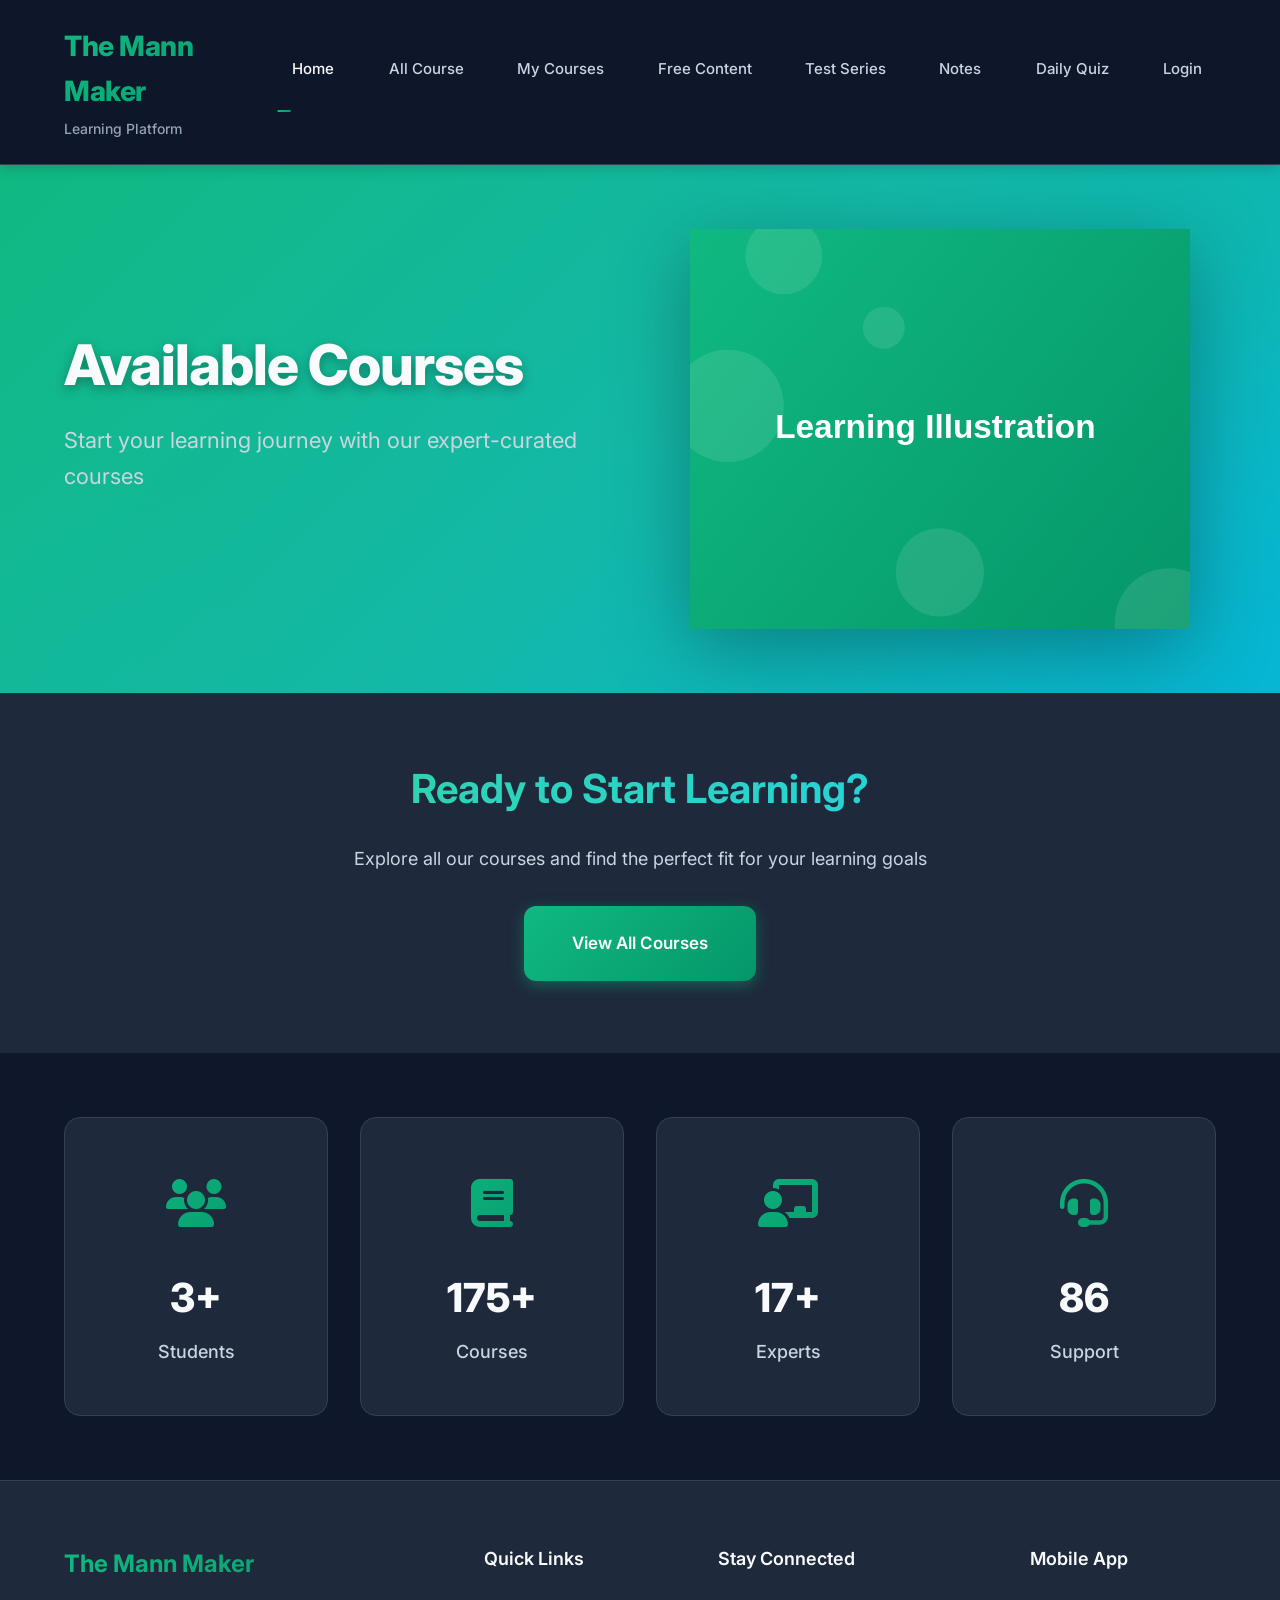
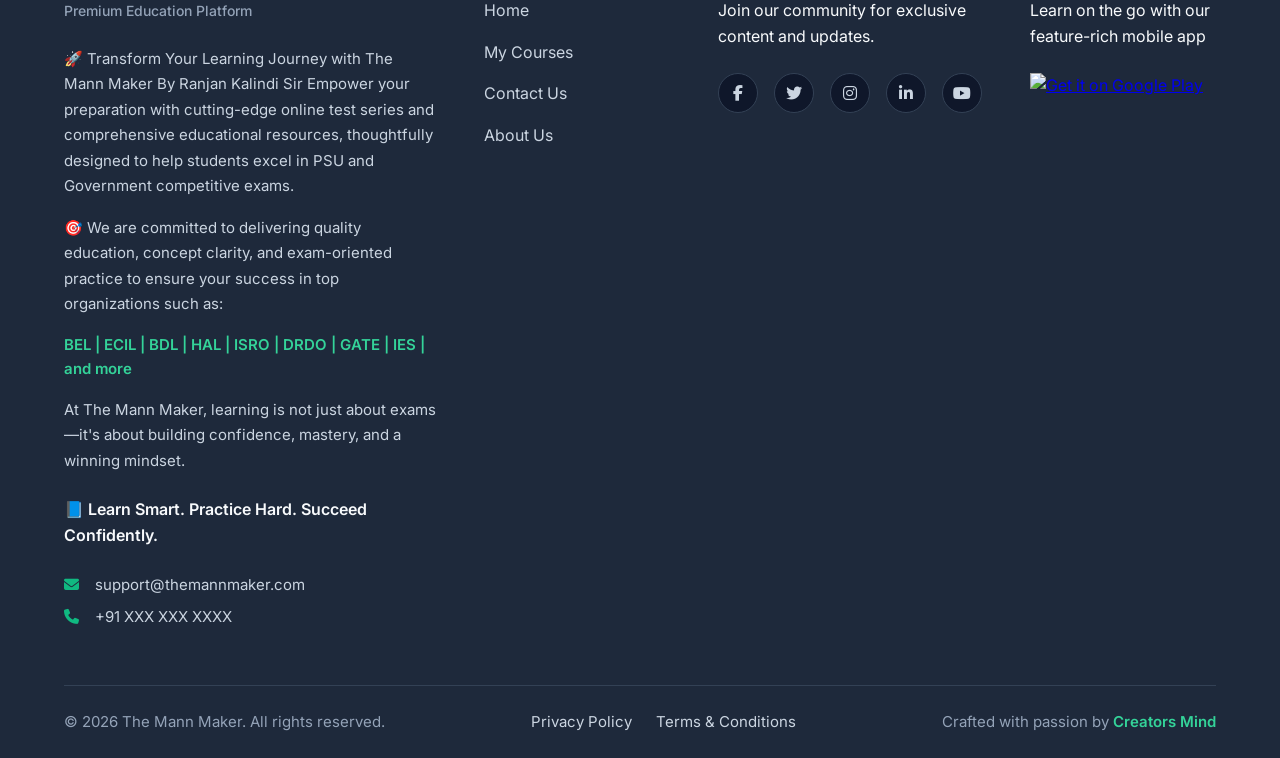
==== index.html @ 9ce6e0a3 "Update website with Emerald Green theme, new card layouts, and Login system" ====
<!DOCTYPE html>
<html lang="en">

<head>
    <meta charset="UTF-8">
    <meta name="viewport" content="width=device-width, initial-scale=1.0">
    <title>The Mann Maker - Learning Platform</title>
    <link rel="stylesheet" href="css/style.css">
    <link href="https://fonts.googleapis.com/css2?family=Inter:wght@300;400;500;600;700;800&display=swap"
        rel="stylesheet">
    <link rel="stylesheet" href="https://cdnjs.cloudflare.com/ajax/libs/font-awesome/6.4.0/css/all.min.css">
</head>

<body>
    <!-- Header/Navigation -->
    <header class="header">
        <div class="container">
            <div class="nav-wrapper">
                <div class="logo">
                    <h2>The Mann Maker</h2>
                    <p>Learning Platform</p>
                </div>
                <nav class="nav-menu" id="navMenu">
                    <ul>
                        <li><a href="index.html" class="active">Home</a></li>
                        <li><a href="pages/allcourse.html">All Course</a></li>
                        <li><a href="pages/my-course.html">My Courses</a></li>
                        <li><a href="pages/free-content.html">Free Content</a></li>
                        <li><a href="pages/test-series.html">Test Series</a></li>
                        <li><a href="pages/notes.html">Notes</a></li>
                        <li><a href="pages/daily-quiz.html">Daily Quiz</a></li>
                        <li><a href="pages/login.html" class="login-link">Login</a></li>
                    </ul>
                </nav>
                <div class="mobile-menu-toggle" id="mobileMenuToggle">
                    <span></span>
                    <span></span>
                    <span></span>
                </div>
            </div>
        </div>
    </header>

    <!-- Hero Section -->
    <section class="hero-section">
        <div class="container">
            <div class="hero-content">
                <div class="hero-text">
                    <h1 class="hero-title">Available Courses</h1>
                    <p class="hero-subtitle">Start your learning journey with our expert-curated courses</p>
                </div>
                <div class="hero-image">
                    <img src="images/learning-illustration.svg" alt="Learning Illustration" id="heroImage">
                </div>
            </div>
        </div>
    </section>

    <!-- CTA Section -->
    <section class="cta-section">
        <div class="container">
            <div class="cta-content">
                <h2>Ready to Start Learning?</h2>
                <p>Explore all our courses and find the perfect fit for your learning goals</p>
                <a href="pages/allcourse.html" class="btn btn-primary">View All Courses</a>
            </div>
        </div>
    </section>

    <!-- Stats Section -->
    <section class="stats-section">
        <div class="container">
            <div class="stats-grid">
                <div class="stat-card">
                    <div class="stat-icon">
                        <i class="fas fa-users"></i>
                    </div>
                    <h3 class="stat-number">10K+</h3>
                    <p class="stat-label">Students</p>
                </div>
                <div class="stat-card">
                    <div class="stat-icon">
                        <i class="fas fa-book"></i>
                    </div>
                    <h3 class="stat-number">500+</h3>
                    <p class="stat-label">Courses</p>
                </div>
                <div class="stat-card">
                    <div class="stat-icon">
                        <i class="fas fa-chalkboard-teacher"></i>
                    </div>
                    <h3 class="stat-number">50+</h3>
                    <p class="stat-label">Experts</p>
                </div>
                <div class="stat-card">
                    <div class="stat-icon">
                        <i class="fas fa-headset"></i>
                    </div>
                    <h3 class="stat-number">24/7</h3>
                    <p class="stat-label">Support</p>
                </div>
            </div>
        </div>
    </section>

    <!-- Footer -->
    <footer class="footer">
        <div class="container">
            <div class="footer-content">
                <div class="footer-column">
                    <h3>The Mann Maker</h3>
                    <p class="footer-tagline">Premium Education Platform</p>
                    <p class="footer-description">
                        🚀 Transform Your Learning Journey with The Mann Maker By Ranjan Kalindi Sir
                        Empower your preparation with cutting-edge online test series and comprehensive educational
                        resources,
                        thoughtfully designed to help students excel in PSU and Government competitive exams.
                    </p>
                    <p class="footer-description">
                        🎯 We are committed to delivering quality education, concept clarity, and exam-oriented practice
                        to ensure your success in top organizations such as:
                    </p>
                    <p class="organizations">BEL | ECIL | BDL | HAL | ISRO | DRDO | GATE | IES | and more</p>
                    <p class="footer-description">
                        At The Mann Maker, learning is not just about exams—it's about building confidence, mastery, and
                        a winning mindset.
                    </p>
                    <p class="footer-motto">📘 Learn Smart. Practice Hard. Succeed Confidently.</p>
                    <div class="footer-contact">
                        <p><i class="fas fa-envelope"></i> <a
                                href="mailto:mannmaker40@gmail.com">support@themannmaker.com</a></p>
                        <p><i class="fas fa-phone"></i> <a href="tel:+918789388697">+91 XXX XXX XXXX</a></p>
                    </div>
                </div>

                <div class="footer-column">
                    <h4>Quick Links</h4>
                    <ul class="footer-links">
                        <li><a href="index.html">Home</a></li>
                        <li><a href="pages/my-course.html">My Courses</a></li>
                        <li><a href="pages/contactUs.html">Contact Us</a></li>
                        <li><a href="pages/aboutUs.html">About Us</a></li>
                    </ul>
                </div>

                <div class="footer-column">
                    <h4>Stay Connected</h4>
                    <p>Join our community for exclusive content and updates.</p>
                    <div class="social-links">
                        <a href="#" class="social-icon"><i class="fab fa-facebook-f"></i></a>
                        <a href="#" class="social-icon"><i class="fab fa-twitter"></i></a>
                        <a href="#" class="social-icon"><i class="fab fa-instagram"></i></a>
                        <a href="#" class="social-icon"><i class="fab fa-linkedin-in"></i></a>
                        <a href="#" class="social-icon"><i class="fab fa-youtube"></i></a>
                    </div>
                </div>

                <div class="footer-column">
                    <h4>Mobile App</h4>
                    <p>Learn on the go with our feature-rich mobile app</p>
                    <a href="https://play.google.com/store/apps/details?id=co.in.creatorsmind.qzyvsj&pcampaignid=web_share"
                        class="app-button" target="_blank">
                        <img src="images/google-play-badge.png" alt="Get it on Google Play" id="playStoreBadge">
                    </a>
                </div>
            </div>

            <div class="footer-bottom">
                <p>&copy; 2026 The Mann Maker. All rights reserved.</p>
                <div class="footer-bottom-links">
                    <a href="pages/privacyPolicy.html">Privacy Policy</a>
                    <a href="pages/privacyPolicy.html">Terms & Conditions</a>
                </div>
                <p class="crafted-by">Crafted with passion by <a href="https://www.creatorsmind.co.in/"
                        target="_blank">Creators Mind</a></p>
            </div>
        </div>
    </footer>

    <script src="js/script.js"></script>
</body>

</html>
---- css/style.css ----
/* Reset and Base Styles */
* {
    margin: 0;
    padding: 0;
    box-sizing: border-box;
}

:root {
    /* Primary Colors - Emerald Green Theme */
    --primary-color: #10b981;
    --primary-dark: #059669;
    --primary-light: #34d399;

    /* Secondary Colors - Teal Accent */
    --secondary-color: #14b8a6;
    --secondary-dark: #0d9488;

    /* Neutral Colors */
    --dark-bg: #0f172a;
    --dark-card: #1e293b;
    --dark-border: #334155;
    --text-primary: #f8fafc;
    --text-secondary: #cbd5e1;
    --text-muted: #94a3b8;

    /* Gradients - Emerald & Teal */
    --gradient-primary: linear-gradient(135deg, #10b981 0%, #059669 100%);
    --gradient-secondary: linear-gradient(135deg, #14b8a6 0%, #06b6d4 100%);
    --gradient-accent: linear-gradient(135deg, #34d399 0%, #22d3ee 100%);
    --gradient-hero: linear-gradient(135deg, #10b981 0%, #14b8a6 50%, #06b6d4 100%);

    /* Spacing */
    --container-width: 1200px;
    --spacing-xs: 0.5rem;
    --spacing-sm: 1rem;
    --spacing-md: 1.5rem;
    --spacing-lg: 2rem;
    --spacing-xl: 3rem;
    --spacing-2xl: 4rem;

    /* Typography */
    --font-family: 'Inter', -apple-system, BlinkMacSystemFont, 'Segoe UI', Roboto, sans-serif;
    --font-size-base: 16px;

    /* Shadows */
    --shadow-sm: 0 2px 4px rgba(0, 0, 0, 0.1);
    --shadow-md: 0 4px 12px rgba(0, 0, 0, 0.15);
    --shadow-lg: 0 10px 30px rgba(0, 0, 0, 0.2);
    --shadow-xl: 0 20px 50px rgba(0, 0, 0, 0.3);
    --shadow-glow: 0 0 20px rgba(16, 185, 129, 0.3);

    /* Border Radius */
    --radius-sm: 0.375rem;
    --radius-md: 0.5rem;
    --radius-lg: 0.75rem;
    --radius-xl: 1rem;
    --radius-2xl: 1.5rem;

    /* Transitions */
    --transition-fast: 0.15s ease;
    --transition-base: 0.3s ease;
    --transition-slow: 0.5s ease;
}

body {
    font-family: var(--font-family);
    font-size: var(--font-size-base);
    line-height: 1.6;
    color: var(--text-primary);
    background: var(--dark-bg);
    overflow-x: hidden;
}

.container {
    max-width: var(--container-width);
    margin: 0 auto;
    padding: 0 var(--spacing-md);
}

/* Header Styles */
.header {
    background: rgba(15, 23, 42, 0.95);
    backdrop-filter: blur(10px);
    border-bottom: 1px solid var(--dark-border);
    position: sticky;
    top: 0;
    z-index: 1000;
    box-shadow: var(--shadow-md);
}

.nav-wrapper {
    display: flex;
    justify-content: space-between;
    align-items: center;
    padding: var(--spacing-md) 0;
}

.logo h2 {
    font-size: 1.75rem;
    font-weight: 800;
    background: var(--gradient-primary);
    -webkit-background-clip: text;
    -webkit-text-fill-color: transparent;
    background-clip: text;
    margin-bottom: 0.25rem;
    letter-spacing: -0.5px;
}

.logo p {
    font-size: 0.875rem;
    color: var(--text-muted);
    font-weight: 500;
}

.nav-menu ul {
    display: flex;
    list-style: none;
    gap: var(--spacing-md);
}

.nav-menu a {
    color: var(--text-secondary);
    text-decoration: none;
    font-weight: 500;
    font-size: 0.9375rem;
    padding: var(--spacing-xs) var(--spacing-sm);
    border-radius: var(--radius-md);
    transition: all var(--transition-base);
    position: relative;
}

.nav-menu a::after {
    content: '';
    position: absolute;
    bottom: 0;
    left: 50%;
    width: 0;
    height: 2px;
    background: var(--gradient-primary);
    transform: translateX(-50%);
    transition: width var(--transition-base);
}

.nav-menu a:hover,
.nav-menu a.active {
    color: var(--text-primary);
}

.nav-menu a:hover::after,
.nav-menu a.active::after {
    width: 80%;
}

.mobile-menu-toggle {
    display: none;
    flex-direction: column;
    gap: 0.375rem;
    cursor: pointer;
    padding: var(--spacing-xs);
}

.mobile-menu-toggle span {
    width: 1.75rem;
    height: 0.1875rem;
    background: var(--gradient-primary);
    border-radius: var(--radius-sm);
    transition: all var(--transition-base);
}

/* Hero Section */
.hero-section {
    padding: var(--spacing-2xl) 0;
    background: var(--gradient-hero);
    position: relative;
    overflow: hidden;
}

.hero-section::before {
    content: '';
    position: absolute;
    top: -50%;
    right: -20%;
    width: 600px;
    height: 600px;
    background: radial-gradient(circle, rgba(16, 185, 129, 0.2) 0%, transparent 70%);
    border-radius: 50%;
    animation: float 6s ease-in-out infinite;
}

.hero-section::after {
    content: '';
    position: absolute;
    bottom: -30%;
    left: -10%;
    width: 400px;
    height: 400px;
    background: radial-gradient(circle, rgba(20, 184, 166, 0.2) 0%, transparent 70%);
    border-radius: 50%;
    animation: float 8s ease-in-out infinite reverse;
}

@keyframes float {

    0%,
    100% {
        transform: translateY(0) rotate(0deg);
    }

    50% {
        transform: translateY(-20px) rotate(5deg);
    }
}

.hero-content {
    display: flex;
    justify-content: space-between;
    align-items: center;
    gap: var(--spacing-xl);
    position: relative;
    z-index: 1;
}

.hero-text {
    flex: 1;
}

.hero-title {
    font-size: 3.5rem;
    font-weight: 800;
    margin-bottom: var(--spacing-md);
    line-height: 1.2;
    letter-spacing: -1px;
    text-shadow: 0 4px 12px rgba(0, 0, 0, 0.3);
}

.hero-subtitle {
    font-size: 1.375rem;
    color: var(--text-secondary);
    font-weight: 400;
    margin-bottom: var(--spacing-lg);
}

.hero-image {
    flex: 1;
    display: flex;
    justify-content: center;
    align-items: center;
}

.hero-image img {
    width: 100%;
    max-width: 500px;
    filter: drop-shadow(0 20px 40px rgba(0, 0, 0, 0.3));
    animation: bounce 3s ease-in-out infinite;
}

@keyframes bounce {

    0%,
    100% {
        transform: translateY(0);
    }

    50% {
        transform: translateY(-15px);
    }
}

/* CTA Section */
.cta-section {
    padding: var(--spacing-2xl) 0;
    background: var(--dark-card);
    text-align: center;
}

.cta-content h2 {
    font-size: 2.5rem;
    font-weight: 700;
    margin-bottom: var(--spacing-md);
    background: var(--gradient-accent);
    -webkit-background-clip: text;
    -webkit-text-fill-color: transparent;
    background-clip: text;
}

.cta-content p {
    font-size: 1.125rem;
    color: var(--text-secondary);
    margin-bottom: var(--spacing-lg);
}

.btn {
    display: inline-block;
    padding: var(--spacing-md) var(--spacing-xl);
    border-radius: var(--radius-lg);
    text-decoration: none;
    font-weight: 600;
    font-size: 1.0625rem;
    transition: all var(--transition-base);
    border: none;
    cursor: pointer;
    position: relative;
    overflow: hidden;
}

.btn::before {
    content: '';
    position: absolute;
    top: 0;
    left: -100%;
    width: 100%;
    height: 100%;
    background: linear-gradient(90deg, transparent, rgba(255, 255, 255, 0.2), transparent);
    transition: left 0.5s;
}

.btn:hover::before {
    left: 100%;
}

.btn-primary {
    background: var(--gradient-primary);
    color: white;
    box-shadow: 0 4px 15px rgba(16, 185, 129, 0.4);
}

.btn-primary:hover {
    transform: translateY(-2px);
    box-shadow: 0 6px 25px rgba(16, 185, 129, 0.6);
}

/* Stats Section */
.stats-section {
    padding: var(--spacing-2xl) 0;
    background: var(--dark-bg);
}

.stats-grid {
    display: grid;
    grid-template-columns: repeat(auto-fit, minmax(250px, 1fr));
    gap: var(--spacing-lg);
}

.stat-card {
    background: var(--dark-card);
    padding: var(--spacing-xl);
    border-radius: var(--radius-xl);
    text-align: center;
    border: 1px solid var(--dark-border);
    transition: all var(--transition-base);
    position: relative;
    overflow: hidden;
}

.stat-card::before {
    content: '';
    position: absolute;
    top: 0;
    left: 0;
    width: 100%;
    height: 100%;
    background: var(--gradient-primary);
    opacity: 0;
    transition: opacity var(--transition-base);
}

.stat-card:hover {
    transform: translateY(-8px);
    box-shadow: var(--shadow-xl);
    border-color: var(--primary-color);
}

.stat-card:hover::before {
    opacity: 0.1;
}

.stat-icon {
    font-size: 3rem;
    margin-bottom: var(--spacing-md);
    background: var(--gradient-primary);
    -webkit-background-clip: text;
    -webkit-text-fill-color: transparent;
    background-clip: text;
    position: relative;
    z-index: 1;
}

.stat-number {
    font-size: 2.5rem;
    font-weight: 800;
    color: var(--text-primary);
    margin-bottom: var(--spacing-xs);
    position: relative;
    z-index: 1;
}

.stat-label {
    font-size: 1.125rem;
    color: var(--text-secondary);
    font-weight: 500;
    position: relative;
    z-index: 1;
}

/* Footer */
.footer {
    background: var(--dark-card);
    padding: var(--spacing-2xl) 0 var(--spacing-md);
    border-top: 1px solid var(--dark-border);
}

.footer-content {
    display: grid;
    grid-template-columns: 2fr 1fr 1fr 1fr;
    gap: var(--spacing-xl);
    margin-bottom: var(--spacing-xl);
}

.footer-column h3 {
    font-size: 1.5rem;
    font-weight: 700;
    margin-bottom: var(--spacing-sm);
    background: var(--gradient-primary);
    -webkit-background-clip: text;
    -webkit-text-fill-color: transparent;
    background-clip: text;
}

.footer-column h4 {
    font-size: 1.125rem;
    font-weight: 600;
    margin-bottom: var(--spacing-md);
    color: var(--text-primary);
}

.footer-tagline {
    font-size: 0.875rem;
    color: var(--text-muted);
    margin-bottom: var(--spacing-md);
    font-weight: 500;
}

.footer-description {
    font-size: 0.9375rem;
    color: var(--text-secondary);
    margin-bottom: var(--spacing-sm);
    line-height: 1.7;
}

.organizations {
    font-size: 0.9375rem;
    color: var(--primary-light);
    font-weight: 600;
    margin-bottom: var(--spacing-sm);
}

.footer-motto {
    font-size: 1rem;
    color: var(--text-primary);
    font-weight: 600;
    margin-top: var(--spacing-md);
    margin-bottom: var(--spacing-md);
}

.footer-contact {
    margin-top: var(--spacing-md);
}

.footer-contact p {
    margin-bottom: var(--spacing-xs);
    display: flex;
    align-items: center;
    gap: var(--spacing-sm);
    font-size: 0.9375rem;
}

.footer-contact i {
    color: var(--primary-color);
}

.footer-contact a {
    color: var(--text-secondary);
    text-decoration: none;
    transition: color var(--transition-base);
}

.footer-contact a:hover {
    color: var(--primary-light);
}

.footer-links {
    list-style: none;
}

.footer-links li {
    margin-bottom: var(--spacing-sm);
}

.footer-links a {
    color: var(--text-secondary);
    text-decoration: none;
    transition: all var(--transition-base);
    display: inline-block;
}

.footer-links a:hover {
    color: var(--primary-light);
    transform: translateX(5px);
}

.social-links {
    display: flex;
    gap: var(--spacing-sm);
    margin-top: var(--spacing-md);
}

.social-icon {
    width: 2.5rem;
    height: 2.5rem;
    border-radius: 50%;
    background: var(--dark-bg);
    border: 1px solid var(--dark-border);
    display: flex;
    align-items: center;
    justify-content: center;
    color: var(--text-secondary);
    text-decoration: none;
    transition: all var(--transition-base);
}

.social-icon:hover {
    background: var(--gradient-primary);
    color: white;
    transform: translateY(-3px);
    box-shadow: var(--shadow-glow);
}

.app-button {
    display: inline-block;
    margin-top: var(--spacing-md);
}

.app-button img {
    height: 3.125rem;
    transition: transform var(--transition-base);
}

.app-button:hover img {
    transform: scale(1.05);
}

.footer-bottom {
    border-top: 1px solid var(--dark-border);
    padding-top: var(--spacing-md);
    margin-top: var(--spacing-xl);
    display: flex;
    justify-content: space-between;
    align-items: center;
    flex-wrap: wrap;
    gap: var(--spacing-md);
}

.footer-bottom p {
    color: var(--text-muted);
    font-size: 0.9375rem;
}

.footer-bottom-links {
    display: flex;
    gap: var(--spacing-md);
}

.footer-bottom-links a {
    color: var(--text-secondary);
    text-decoration: none;
    font-size: 0.9375rem;
    transition: color var(--transition-base);
}

.footer-bottom-links a:hover {
    color: var(--primary-light);
}

.crafted-by a {
    color: var(--primary-light);
    text-decoration: none;
    font-weight: 600;
    transition: color var(--transition-base);
}

.crafted-by a:hover {
    color: var(--primary-color);
}

/* Content Page Styles */
.page-header {
    padding: var(--spacing-2xl) 0;
    background: var(--gradient-primary);
    text-align: center;
}

.page-header h1 {
    font-size: 3rem;
    font-weight: 800;
    margin-bottom: var(--spacing-md);
}

.page-content {
    padding: var(--spacing-2xl) 0;
    background: var(--dark-bg);
}

.content-section {
    margin-bottom: var(--spacing-xl);
}

.content-section h2 {
    font-size: 2rem;
    font-weight: 700;
    margin-bottom: var(--spacing-md);
    background: var(--gradient-accent);
    -webkit-background-clip: text;
    -webkit-text-fill-color: transparent;
    background-clip: text;
}

.content-section p {
    font-size: 1.0625rem;
    color: var(--text-secondary);
    line-height: 1.8;
    margin-bottom: var(--spacing-md);
}

/* Responsive Design */
@media (max-width: 1024px) {
    .footer-content {
        grid-template-columns: 1fr 1fr;
    }

    .hero-title {
        font-size: 2.5rem;
    }
}

@media (max-width: 768px) {
    .mobile-menu-toggle {
        display: flex;
    }

    .nav-menu {
        position: fixed;
        top: 80px;
        left: -100%;
        width: 100%;
        background: rgba(15, 23, 42, 0.98);
        backdrop-filter: blur(10px);
        padding: var(--spacing-lg);
        transition: left var(--transition-base);
        box-shadow: var(--shadow-lg);
    }

    .nav-menu.active {
        left: 0;
    }

    .nav-menu ul {
        flex-direction: column;
        gap: var(--spacing-md);
    }

    .hero-content {
        flex-direction: column;
        text-align: center;
    }

    .hero-title {
        font-size: 2rem;
    }

    .hero-subtitle {
        font-size: 1.125rem;
    }

    .stats-grid {
        grid-template-columns: repeat(2, 1fr);
    }

    .footer-content {
        grid-template-columns: 1fr;
    }

    .footer-bottom {
        flex-direction: column;
        text-align: center;
    }
}

@media (max-width: 480px) {
    .hero-title {
        font-size: 1.75rem;
    }

    .cta-content h2 {
        font-size: 1.75rem;
    }

    .stats-grid {
        grid-template-columns: 1fr;
    }

    .stat-number {
        font-size: 2rem;
    }
}/* CSS for Cards and Grids */

/* Grid Layout */
.grid-container {
    display: grid;
    grid-template-columns: repeat(auto-fill, minmax(300px, 1fr));
    gap: var(--spacing-lg);
    margin-top: var(--spacing-lg);
}

/* Common Card Styles */
.card {
    background: var(--dark-card);
    border: 1px solid var(--dark-border);
    border-radius: var(--radius-lg);
    overflow: hidden;
    transition: all var(--transition-base);
    position: relative;
    display: flex;
    flex-direction: column;
}

.card:hover {
    transform: translateY(-5px);
    box-shadow: var(--shadow-lg);
    border-color: var(--primary-color);
}

/* Course Card */
.course-card .card-image {
    height: 180px;
    background: var(--dark-bg);
    position: relative;
    overflow: hidden;
}

.course-card .card-image img {
    width: 100%;
    height: 100%;
    object-fit: cover;
    transition: transform var(--transition-slow);
}

.course-card:hover .card-image img {
    transform: scale(1.05);
}

.course-card .badge {
    position: absolute;
    top: 10px;
    right: 10px;
    background: var(--gradient-primary);
    color: white;
    padding: 4px 10px;
    border-radius: 20px;
    font-size: 0.75rem;
    font-weight: 600;
    box-shadow: var(--shadow-sm);
}

.course-card .card-content {
    padding: var(--spacing-md);
    flex: 1;
    display: flex;
    flex-direction: column;
}

.course-card .card-category {
    color: var(--primary-light);
    font-size: 0.8125rem;
    font-weight: 600;
    text-transform: uppercase;
    margin-bottom: var(--spacing-xs);
}

.course-card .card-title {
    font-size: 1.125rem;
    font-weight: 700;
    margin-bottom: var(--spacing-xs);
    color: var(--text-primary);
}

.course-card .card-instructor {
    font-size: 0.875rem;
    color: var(--text-muted);
    margin-bottom: var(--spacing-sm);
}

.course-card .card-meta {
    display: flex;
    justify-content: space-between;
    align-items: center;
    margin-top: auto;
    padding-top: var(--spacing-sm);
    border-top: 1px solid var(--dark-border);
}

.course-card .price {
    font-size: 1.25rem;
    font-weight: 800;
    color: var(--text-primary);
}

.course-card .price span {
    font-size: 0.875rem;
    color: var(--text-muted);
    text-decoration: line-through;
    margin-left: 5px;
    font-weight: 400;
}

/* Quiz & Test Series Card */
.quiz-card {
    border-left: 4px solid var(--primary-color);
}

.quiz-card .card-content {
    padding: var(--spacing-md);
}

.quiz-card .card-header {
    display: flex;
    justify-content: space-between;
    align-items: flex-start;
    margin-bottom: var(--spacing-sm);
}

.quiz-card .icon-box {
    width: 40px;
    height: 40px;
    background: rgba(16, 185, 129, 0.1);
    border-radius: 8px;
    display: flex;
    align-items: center;
    justify-content: center;
    color: var(--primary-color);
    font-size: 1.25rem;
}

.quiz-card .card-title {
    font-size: 1.125rem;
    font-weight: 700;
    margin-bottom: var(--spacing-sm);
    color: var(--text-primary);
}

.quiz-card .card-info {
    display: flex;
    gap: var(--spacing-md);
    margin-bottom: var(--spacing-md);
    font-size: 0.875rem;
    color: var(--text-secondary);
}

.quiz-card .card-info i {
    color: var(--primary-light);
    margin-right: 5px;
}

/* Notes Card */
.note-card {
    text-align: center;
    padding: var(--spacing-lg) var(--spacing-md);
}

.note-card .file-icon {
    font-size: 3rem;
    margin-bottom: var(--spacing-md);
    background: var(--gradient-secondary);
    -webkit-background-clip: text;
    -webkit-text-fill-color: transparent;
    background-clip: text;
}

/* Button Styles for Cards */
.btn-sm {
    padding: 0.5rem 1rem;
    font-size: 0.875rem;
}

.btn-outline {
    background: transparent;
    border: 1px solid var(--primary-color);
    color: var(--primary-color);
}

.btn-outline:hover {
    background: var(--primary-color);
    color: white;
}

.btn-block {
    display: block;
    width: 100%;
    text-align: center;
}
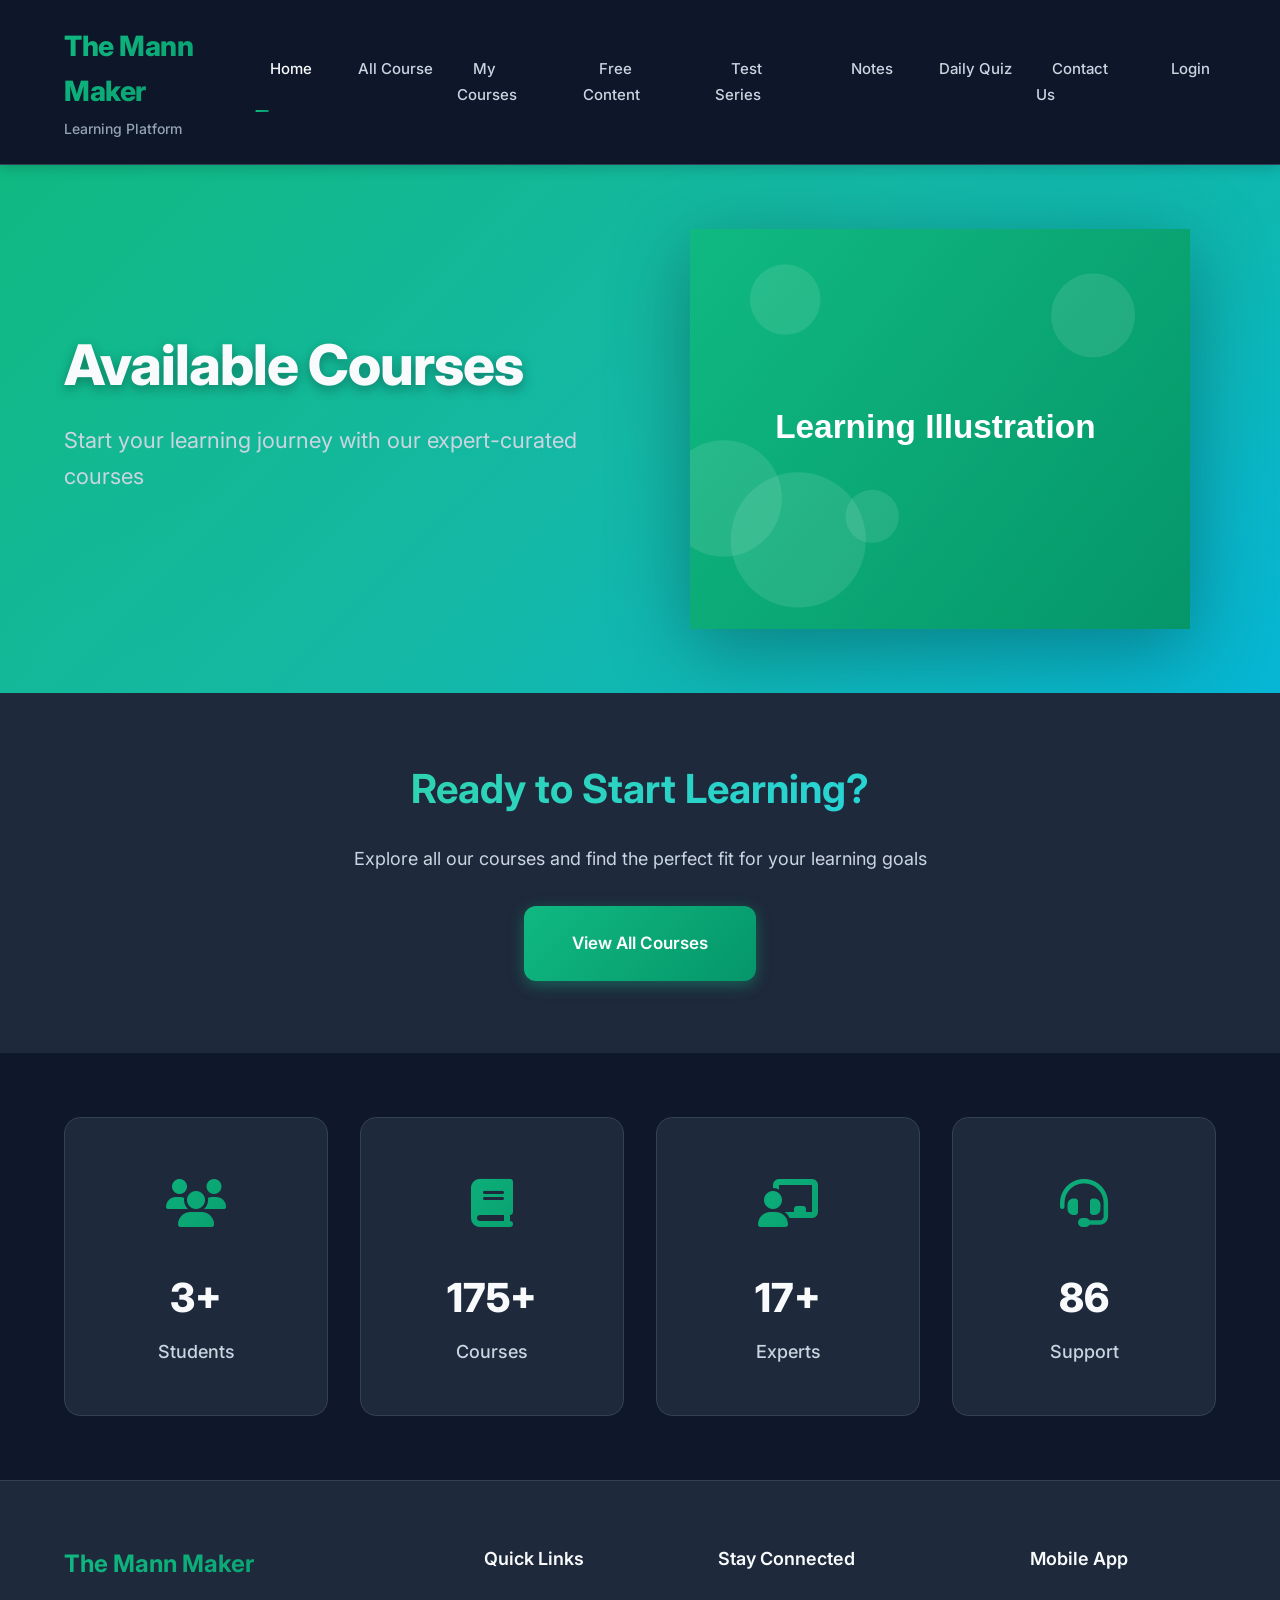
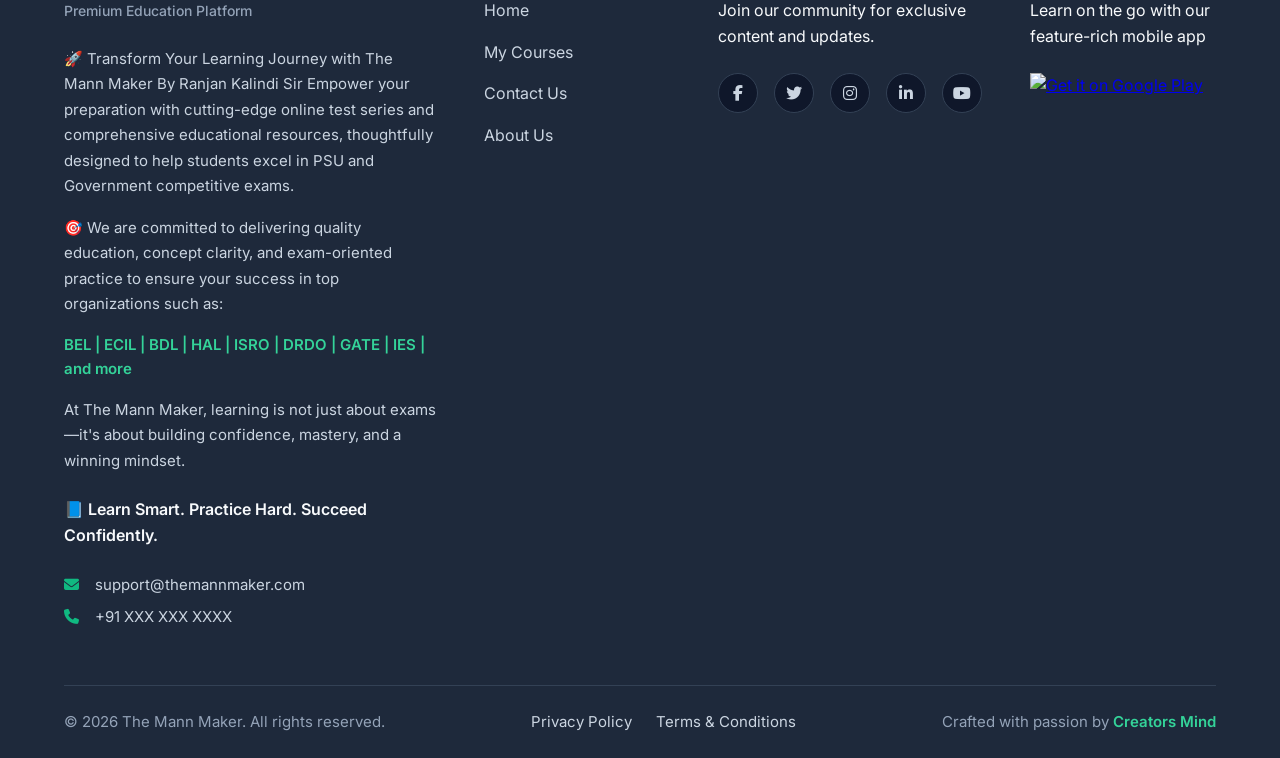
==== commit ffa3eb58: "Add Login System and Contact Us page with improved navigation" ====
--- a/index.html
+++ b/index.html
@@ -29,6 +29,7 @@
                         <li><a href="pages/test-series.html">Test Series</a></li>
                         <li><a href="pages/notes.html">Notes</a></li>
                         <li><a href="pages/daily-quiz.html">Daily Quiz</a></li>
+                        <li><a href="pages/contactUs.html">Contact Us</a></li>
                         <li><a href="pages/login.html" class="login-link">Login</a></li>
                     </ul>
                 </nav>
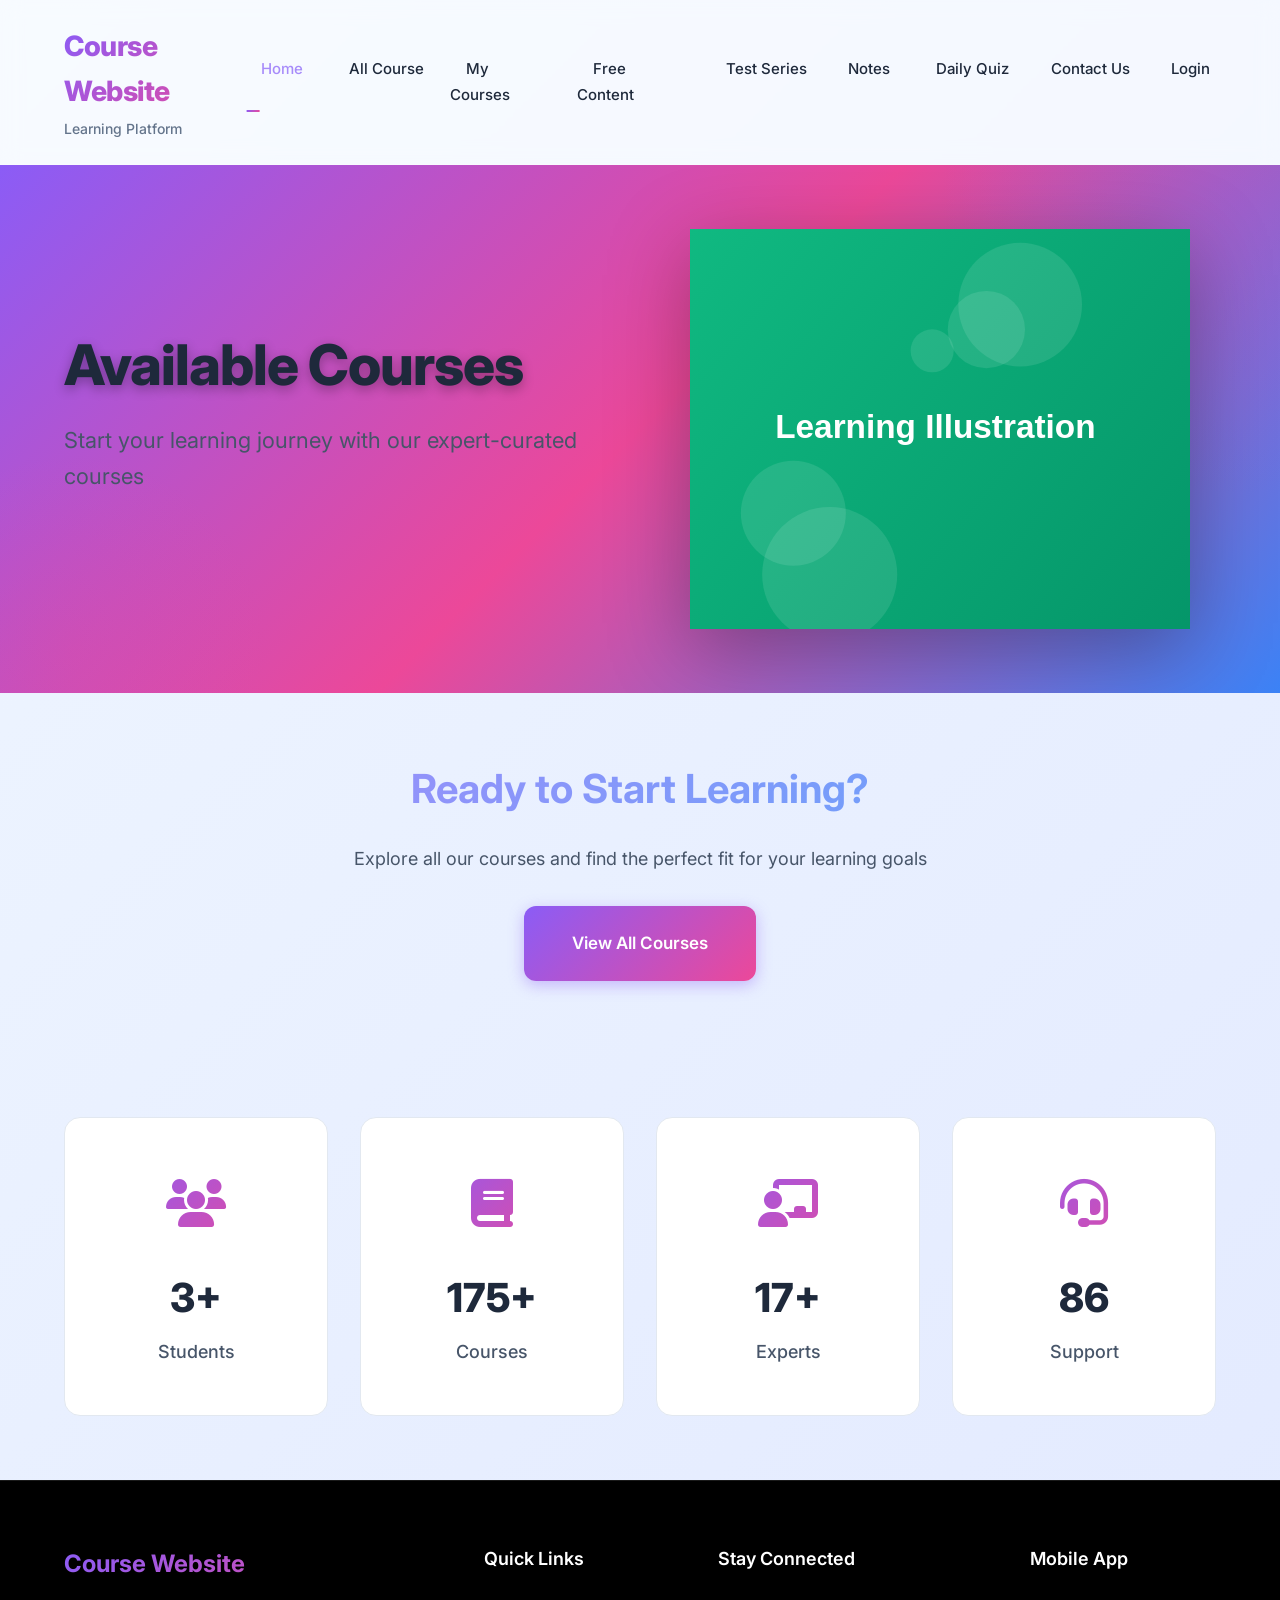
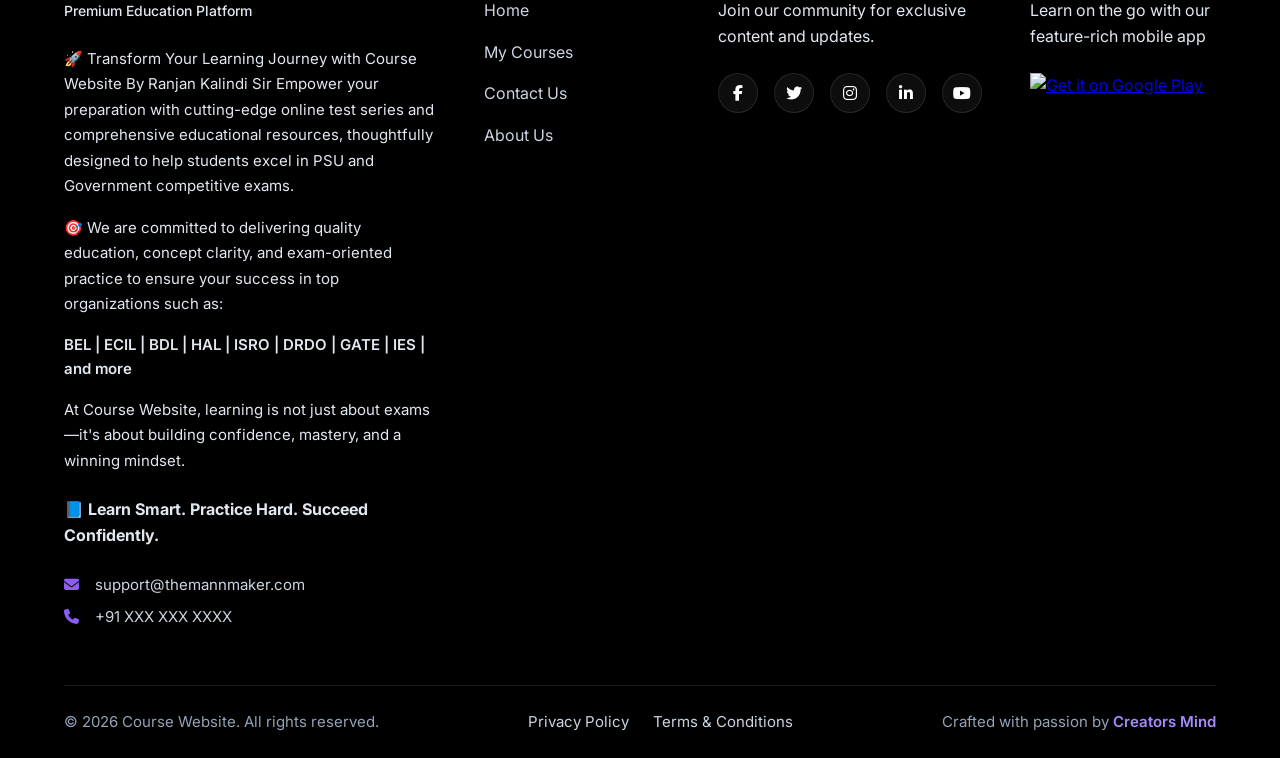
==== commit e0bff79c: "Update footer to black background and white text properly" ====
--- a/index.html
+++ b/index.html
@@ -4,7 +4,7 @@
 <head>
     <meta charset="UTF-8">
     <meta name="viewport" content="width=device-width, initial-scale=1.0">
-    <title>The Mann Maker - Learning Platform</title>
+    <title>Course Website - Learning Platform</title>
     <link rel="stylesheet" href="css/style.css">
     <link href="https://fonts.googleapis.com/css2?family=Inter:wght@300;400;500;600;700;800&display=swap"
         rel="stylesheet">
@@ -17,7 +17,7 @@
         <div class="container">
             <div class="nav-wrapper">
                 <div class="logo">
-                    <h2>The Mann Maker</h2>
+                    <h2>Course Website</h2>
                     <p>Learning Platform</p>
                 </div>
                 <nav class="nav-menu" id="navMenu">
@@ -109,10 +109,10 @@
         <div class="container">
             <div class="footer-content">
                 <div class="footer-column">
-                    <h3>The Mann Maker</h3>
+                    <h3>Course Website</h3>
                     <p class="footer-tagline">Premium Education Platform</p>
                     <p class="footer-description">
-                        🚀 Transform Your Learning Journey with The Mann Maker By Ranjan Kalindi Sir
+                        🚀 Transform Your Learning Journey with Course Website By Ranjan Kalindi Sir
                         Empower your preparation with cutting-edge online test series and comprehensive educational
                         resources,
                         thoughtfully designed to help students excel in PSU and Government competitive exams.
@@ -123,7 +123,7 @@
                     </p>
                     <p class="organizations">BEL | ECIL | BDL | HAL | ISRO | DRDO | GATE | IES | and more</p>
                     <p class="footer-description">
-                        At The Mann Maker, learning is not just about exams—it's about building confidence, mastery, and
+                        At Course Website, learning is not just about exams—it's about building confidence, mastery, and
                         a winning mindset.
                     </p>
                     <p class="footer-motto">📘 Learn Smart. Practice Hard. Succeed Confidently.</p>
@@ -167,7 +167,7 @@
             </div>
 
             <div class="footer-bottom">
-                <p>&copy; 2026 The Mann Maker. All rights reserved.</p>
+                <p>&copy; 2026 Course Website. All rights reserved.</p>
                 <div class="footer-bottom-links">
                     <a href="pages/privacyPolicy.html">Privacy Policy</a>
                     <a href="pages/privacyPolicy.html">Terms & Conditions</a>
--- a/css/style.css
+++ b/css/style.css
@@ -6,28 +6,34 @@
 }
 
 :root {
-    /* Primary Colors - Emerald Green Theme */
-    --primary-color: #10b981;
-    --primary-dark: #059669;
-    --primary-light: #34d399;
-
-    /* Secondary Colors - Teal Accent */
-    --secondary-color: #14b8a6;
-    --secondary-dark: #0d9488;
-
-    /* Neutral Colors */
-    --dark-bg: #0f172a;
-    --dark-card: #1e293b;
-    --dark-border: #334155;
-    --text-primary: #f8fafc;
-    --text-secondary: #cbd5e1;
-    --text-muted: #94a3b8;
-
-    /* Gradients - Emerald & Teal */
-    --gradient-primary: linear-gradient(135deg, #10b981 0%, #059669 100%);
-    --gradient-secondary: linear-gradient(135deg, #14b8a6 0%, #06b6d4 100%);
-    --gradient-accent: linear-gradient(135deg, #34d399 0%, #22d3ee 100%);
-    --gradient-hero: linear-gradient(135deg, #10b981 0%, #14b8a6 50%, #06b6d4 100%);
+    /* Primary Colors - Purple/Pink Theme */
+    --primary-color: #8b5cf6;
+    /* Violet */
+    --primary-dark: #7c3aed;
+    --primary-light: #a78bfa;
+
+    /* Secondary Colors - Pink/Blue Accent */
+    --secondary-color: #ec4899;
+    /* Pink */
+    --secondary-dark: #db2777;
+
+    /* Neutral Colors - Light Theme with Dark Elements */
+    --body-bg: linear-gradient(135deg, #eff6ff 0%, #e0e7ff 100%);
+    --dark-bg: #222C36;
+    /* Used for Header and Footer */
+    --dark-card: #ffffff;
+    /* Card backgrounds */
+    --dark-border: #e2e8f0;
+    --text-primary: #1e293b;
+    --text-secondary: #475569;
+    --text-muted: #64748b;
+    --header-footer-text: #f8fafc;
+
+    /* Gradients - Purple, Pink & Blue */
+    --gradient-primary: linear-gradient(135deg, #8b5cf6 0%, #ec4899 100%);
+    --gradient-secondary: linear-gradient(135deg, #ec4899 0%, #3b82f6 100%);
+    --gradient-accent: linear-gradient(135deg, #a78bfa 0%, #60a5fa 100%);
+    --gradient-hero: linear-gradient(135deg, #8b5cf6 0%, #ec4899 50%, #3b82f6 100%);
 
     /* Spacing */
     --container-width: 1200px;
@@ -47,7 +53,7 @@
     --shadow-md: 0 4px 12px rgba(0, 0, 0, 0.15);
     --shadow-lg: 0 10px 30px rgba(0, 0, 0, 0.2);
     --shadow-xl: 0 20px 50px rgba(0, 0, 0, 0.3);
-    --shadow-glow: 0 0 20px rgba(16, 185, 129, 0.3);
+    --shadow-glow: 0 0 20px rgba(139, 92, 246, 0.3);
 
     /* Border Radius */
     --radius-sm: 0.375rem;
@@ -67,7 +73,7 @@
     font-size: var(--font-size-base);
     line-height: 1.6;
     color: var(--text-primary);
-    background: var(--dark-bg);
+    background: var(--body-bg);
     overflow-x: hidden;
 }
 
@@ -77,15 +83,13 @@
     padding: 0 var(--spacing-md);
 }
 
-/* Header Styles */
 .header {
-    background: rgba(15, 23, 42, 0.95);
+    background: rgba(255, 255, 255, 0.5);
     backdrop-filter: blur(10px);
-    border-bottom: 1px solid var(--dark-border);
+    border-bottom: 1px solid rgba(255, 255, 255, 0.2);
     position: sticky;
     top: 0;
     z-index: 1000;
-    box-shadow: var(--shadow-md);
 }
 
 .nav-wrapper {
@@ -119,7 +123,7 @@
 }
 
 .nav-menu a {
-    color: var(--text-secondary);
+    color: var(--text-primary);
     text-decoration: none;
     font-weight: 500;
     font-size: 0.9375rem;
@@ -143,7 +147,7 @@
 
 .nav-menu a:hover,
 .nav-menu a.active {
-    color: var(--text-primary);
+    color: var(--primary-light);
 }
 
 .nav-menu a:hover::after,
@@ -182,7 +186,7 @@
     right: -20%;
     width: 600px;
     height: 600px;
-    background: radial-gradient(circle, rgba(16, 185, 129, 0.2) 0%, transparent 70%);
+    background: radial-gradient(circle, rgba(139, 92, 246, 0.2) 0%, transparent 70%);
     border-radius: 50%;
     animation: float 6s ease-in-out infinite;
 }
@@ -194,7 +198,7 @@
     left: -10%;
     width: 400px;
     height: 400px;
-    background: radial-gradient(circle, rgba(20, 184, 166, 0.2) 0%, transparent 70%);
+    background: radial-gradient(circle, rgba(236, 72, 153, 0.2) 0%, transparent 70%);
     border-radius: 50%;
     animation: float 8s ease-in-out infinite reverse;
 }
@@ -269,7 +273,7 @@
 /* CTA Section */
 .cta-section {
     padding: var(--spacing-2xl) 0;
-    background: var(--dark-card);
+    background: transparent;
     text-align: center;
 }
 
@@ -321,18 +325,18 @@
 .btn-primary {
     background: var(--gradient-primary);
     color: white;
-    box-shadow: 0 4px 15px rgba(16, 185, 129, 0.4);
+    box-shadow: 0 4px 15px rgba(139, 92, 246, 0.4);
 }
 
 .btn-primary:hover {
     transform: translateY(-2px);
-    box-shadow: 0 6px 25px rgba(16, 185, 129, 0.6);
+    box-shadow: 0 6px 25px rgba(139, 92, 246, 0.6);
 }
 
 /* Stats Section */
 .stats-section {
     padding: var(--spacing-2xl) 0;
-    background: var(--dark-bg);
+    background: transparent;
 }
 
 .stats-grid {
@@ -404,9 +408,9 @@
 
 /* Footer */
 .footer {
-    background: var(--dark-card);
+    background: #000000;
     padding: var(--spacing-2xl) 0 var(--spacing-md);
-    border-top: 1px solid var(--dark-border);
+    border-top: 1px solid rgba(255, 255, 255, 0.1);
 }
 
 .footer-content {
@@ -430,19 +434,23 @@
     font-size: 1.125rem;
     font-weight: 600;
     margin-bottom: var(--spacing-md);
-    color: var(--text-primary);
+    color: #ffffff;
+}
+
+.footer-column p {
+    color: #e2e8f0;
 }
 
 .footer-tagline {
     font-size: 0.875rem;
-    color: var(--text-muted);
+    color: #e2e8f0;
     margin-bottom: var(--spacing-md);
     font-weight: 500;
 }
 
 .footer-description {
     font-size: 0.9375rem;
-    color: var(--text-secondary);
+    color: #cbd5e1;
     margin-bottom: var(--spacing-sm);
     line-height: 1.7;
 }
@@ -456,8 +464,8 @@
 
 .footer-motto {
     font-size: 1rem;
-    color: var(--text-primary);
-    font-weight: 600;
+    color: #ffffff;
+    font-weight: 700;
     margin-top: var(--spacing-md);
     margin-bottom: var(--spacing-md);
 }
@@ -479,7 +487,7 @@
 }
 
 .footer-contact a {
-    color: var(--text-secondary);
+    color: #cbd5e1;
     text-decoration: none;
     transition: color var(--transition-base);
 }
@@ -497,7 +505,7 @@
 }
 
 .footer-links a {
-    color: var(--text-secondary);
+    color: #cbd5e1;
     text-decoration: none;
     transition: all var(--transition-base);
     display: inline-block;
@@ -518,12 +526,12 @@
     width: 2.5rem;
     height: 2.5rem;
     border-radius: 50%;
-    background: var(--dark-bg);
-    border: 1px solid var(--dark-border);
+    background: rgba(255, 255, 255, 0.05);
+    border: 1px solid rgba(255, 255, 255, 0.1);
     display: flex;
     align-items: center;
     justify-content: center;
-    color: var(--text-secondary);
+    color: #ffffff;
     text-decoration: none;
     transition: all var(--transition-base);
 }
@@ -550,7 +558,7 @@
 }
 
 .footer-bottom {
-    border-top: 1px solid var(--dark-border);
+    border-top: 1px solid rgba(255, 255, 255, 0.1);
     padding-top: var(--spacing-md);
     margin-top: var(--spacing-xl);
     display: flex;
@@ -561,7 +569,7 @@
 }
 
 .footer-bottom p {
-    color: var(--text-muted);
+    color: #94a3b8;
     font-size: 0.9375rem;
 }
 
@@ -571,7 +579,7 @@
 }
 
 .footer-bottom-links a {
-    color: var(--text-secondary);
+    color: #cbd5e1;
     text-decoration: none;
     font-size: 0.9375rem;
     transition: color var(--transition-base);
@@ -607,7 +615,7 @@
 
 .page-content {
     padding: var(--spacing-2xl) 0;
-    background: var(--dark-bg);
+    background: transparent;
 }
 
 .content-section {
@@ -652,7 +660,7 @@
         top: 80px;
         left: -100%;
         width: 100%;
-        background: rgba(15, 23, 42, 0.98);
+        background: rgba(255, 255, 255, 0.95);
         backdrop-filter: blur(10px);
         padding: var(--spacing-lg);
         transition: left var(--transition-base);
@@ -711,7 +719,9 @@
     .stat-number {
         font-size: 2rem;
     }
-}/* CSS for Cards and Grids */
+}
+
+/* CSS for Cards and Grids */
 
 /* Grid Layout */
 .grid-container {
@@ -742,7 +752,7 @@
 /* Course Card */
 .course-card .card-image {
     height: 180px;
-    background: var(--dark-bg);
+    background: #f1f5f9;
     position: relative;
     overflow: hidden;
 }
@@ -906,4 +916,4 @@
     display: block;
     width: 100%;
     text-align: center;
-}
+}
